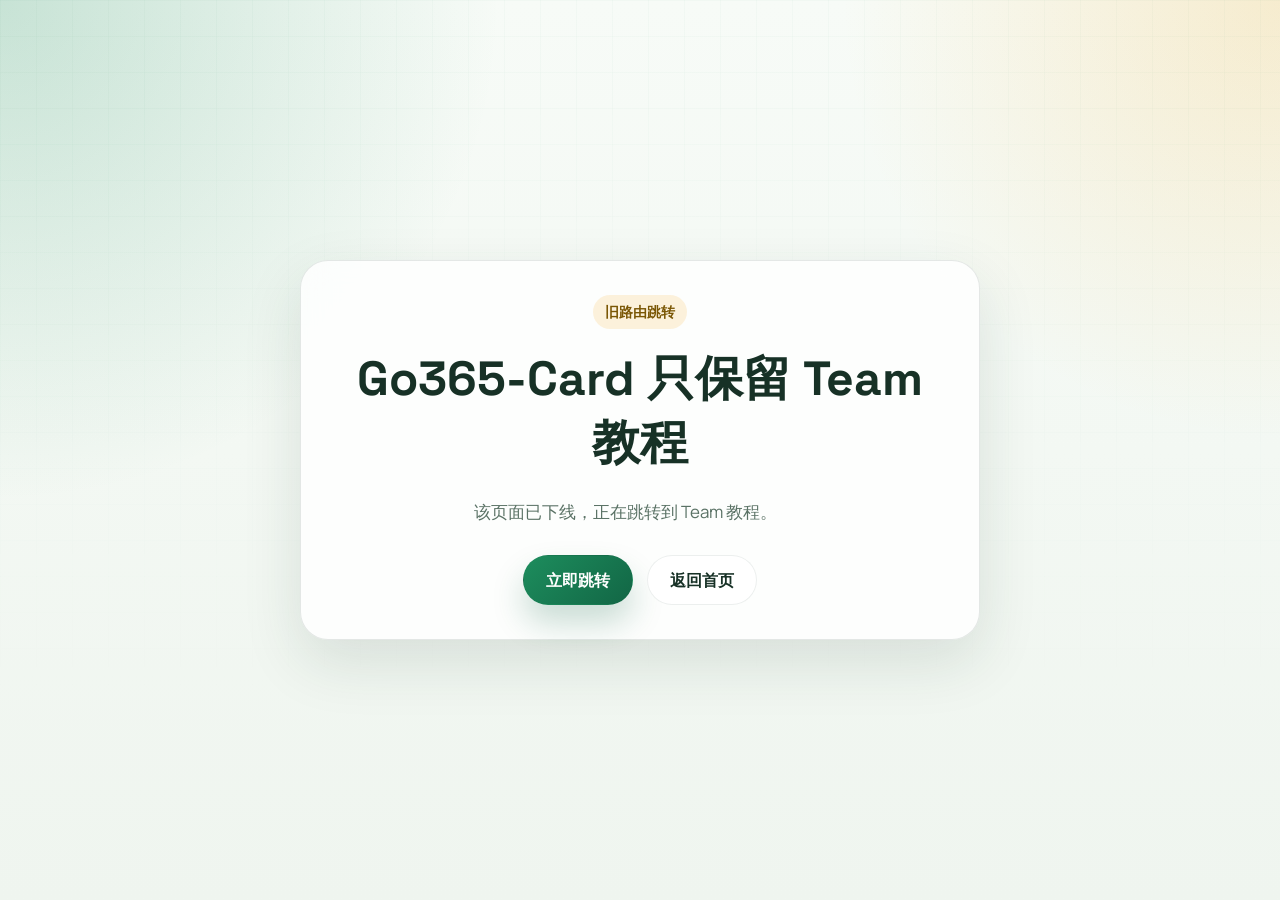
==== guide/index.html @ 07006359 "Rebuild site as Go365-Card Team-only pages" ====
<!DOCTYPE html>
<html lang="zh-CN">
  <head>
    <meta charset="UTF-8">
    <meta http-equiv="refresh" content="3; url=../videos/chatGPT/">
    <meta name="viewport" content="width=device-width, initial-scale=1.0">
    <title>跳转中 | Go365-Card</title>
    <link rel="stylesheet" href="../assets/site.css">
  </head>
  <body class="redirect-page">
    <main class="panel redirect-card">
      <span class="pill">旧路由跳转</span>
      <h1>Go365-Card 只保留 Team 教程</h1>
      <p class="lead">该页面已下线，正在跳转到 Team 教程。</p>
      <div class="action-row" style="justify-content:center;">
        <a class="button button-primary" href="../videos/chatGPT/">立即跳转</a>
        <a class="button button-secondary" href="../">返回首页</a>
      </div>
    </main>
  </body>
</html>
---- assets/site.css ----
@import url("https://fonts.googleapis.com/css2?family=Manrope:wght@400;500;700;800&family=Space+Grotesk:wght@500;700&display=swap");

:root {
  --bg: #f3f8f2;
  --bg-soft: rgba(255, 255, 255, 0.82);
  --text: #173126;
  --muted: #5a7265;
  --line: rgba(23, 49, 38, 0.11);
  --brand: #1d8d5d;
  --brand-deep: #126645;
  --accent: #f4b740;
  --accent-soft: rgba(244, 183, 64, 0.18);
  --shadow: 0 22px 60px rgba(22, 54, 39, 0.12);
  --shadow-soft: 0 12px 34px rgba(22, 54, 39, 0.08);
  --radius-xl: 28px;
  --radius-lg: 22px;
  --radius-md: 16px;
  --max-width: 1160px;
}

* {
  box-sizing: border-box;
}

html {
  scroll-behavior: smooth;
}

body {
  margin: 0;
  color: var(--text);
  background:
    radial-gradient(circle at top left, rgba(29, 141, 93, 0.22), transparent 32%),
    radial-gradient(circle at top right, rgba(244, 183, 64, 0.22), transparent 28%),
    linear-gradient(180deg, #f7fbf7 0%, #eff5ef 100%);
  font-family: "Manrope", "Segoe UI", sans-serif;
}

body::before {
  content: "";
  position: fixed;
  inset: 0;
  background-image:
    linear-gradient(rgba(29, 141, 93, 0.05) 1px, transparent 1px),
    linear-gradient(90deg, rgba(29, 141, 93, 0.05) 1px, transparent 1px);
  background-size: 36px 36px;
  mask-image: linear-gradient(180deg, rgba(0, 0, 0, 0.5), transparent 80%);
  pointer-events: none;
}

a {
  color: inherit;
}

.shell {
  position: relative;
  z-index: 1;
  width: min(var(--max-width), calc(100% - 32px));
  margin: 0 auto;
  padding: 20px 0 56px;
}

.panel {
  background: var(--bg-soft);
  border: 1px solid var(--line);
  border-radius: var(--radius-xl);
  box-shadow: var(--shadow);
  backdrop-filter: blur(16px);
}

.nav {
  display: flex;
  align-items: center;
  justify-content: space-between;
  gap: 16px;
  padding: 14px 18px;
  position: sticky;
  top: 16px;
  z-index: 10;
}

.brand {
  display: inline-flex;
  align-items: center;
  gap: 12px;
  text-decoration: none;
  font-family: "Space Grotesk", "Segoe UI", sans-serif;
  font-weight: 700;
  font-size: 1.15rem;
}

.brand-mark {
  width: 40px;
  height: 40px;
  display: inline-grid;
  place-items: center;
  border-radius: 14px;
  background: linear-gradient(135deg, var(--brand), var(--accent));
  color: white;
  box-shadow: var(--shadow-soft);
}

.nav-links {
  display: flex;
  align-items: center;
  flex-wrap: wrap;
  gap: 10px;
}

.nav-links a {
  text-decoration: none;
  padding: 10px 14px;
  border-radius: 999px;
  color: var(--muted);
  font-weight: 700;
  transition: background-color 0.2s ease, color 0.2s ease, transform 0.2s ease;
}

.nav-links a:hover,
.nav-links a.active {
  background: rgba(29, 141, 93, 0.11);
  color: var(--text);
  transform: translateY(-1px);
}

.hero {
  display: grid;
  grid-template-columns: minmax(0, 1.12fr) minmax(320px, 0.88fr);
  gap: 24px;
  margin-top: 26px;
}

.hero-main,
.hero-side,
.section-card,
.video-card,
.link-card,
.notice,
.route-card {
  padding: clamp(24px, 3vw, 38px);
}

.eyebrow {
  display: inline-flex;
  align-items: center;
  gap: 10px;
  padding: 8px 14px;
  border-radius: 999px;
  background: rgba(29, 141, 93, 0.1);
  color: var(--brand-deep);
  font-size: 0.92rem;
  font-weight: 800;
  letter-spacing: 0.02em;
}

.hero h1,
.page-title {
  margin: 18px 0 0;
  font-family: "Space Grotesk", "Segoe UI", sans-serif;
  font-size: clamp(2.4rem, 7vw, 4.6rem);
  line-height: 0.98;
  letter-spacing: -0.04em;
}

.hero h1 span,
.page-title span {
  display: block;
  color: var(--brand);
}

.lead {
  margin: 22px 0 0;
  color: var(--muted);
  font-size: 1.06rem;
  line-height: 1.8;
  max-width: 58ch;
}

.action-row {
  display: flex;
  flex-wrap: wrap;
  gap: 14px;
  margin-top: 28px;
}

.button {
  display: inline-flex;
  align-items: center;
  justify-content: center;
  gap: 10px;
  text-decoration: none;
  min-height: 50px;
  padding: 0 22px;
  border-radius: 999px;
  border: 1px solid transparent;
  font-weight: 800;
  transition: transform 0.2s ease, box-shadow 0.2s ease, background-color 0.2s ease;
}

.button:hover {
  transform: translateY(-2px);
}

.button-primary {
  color: white;
  background: linear-gradient(135deg, var(--brand), var(--brand-deep));
  box-shadow: 0 18px 32px rgba(18, 102, 69, 0.22);
}

.button-secondary {
  background: white;
  border-color: rgba(23, 49, 38, 0.08);
}

.hero-side {
  display: grid;
  gap: 16px;
  align-content: start;
}

.metric {
  display: grid;
  gap: 10px;
  padding: 22px;
  border-radius: var(--radius-lg);
  background: white;
  border: 1px solid rgba(23, 49, 38, 0.08);
  box-shadow: var(--shadow-soft);
}

.metric strong {
  font-family: "Space Grotesk", "Segoe UI", sans-serif;
  font-size: 1.2rem;
}

.muted {
  color: var(--muted);
}

.section {
  margin-top: 28px;
}

.section-heading {
  display: flex;
  align-items: end;
  justify-content: space-between;
  gap: 16px;
  margin-bottom: 16px;
}

.section-heading h2,
.content-block h2 {
  margin: 0;
  font-family: "Space Grotesk", "Segoe UI", sans-serif;
  font-size: clamp(1.5rem, 3vw, 2rem);
  letter-spacing: -0.03em;
}

.card-grid {
  display: grid;
  gap: 18px;
}

.card-grid.two {
  grid-template-columns: repeat(2, minmax(0, 1fr));
}

.route-card {
  position: relative;
  overflow: hidden;
}

.route-card::after {
  content: "";
  position: absolute;
  inset: auto -20% -45% auto;
  width: 180px;
  height: 180px;
  border-radius: 50%;
  background: radial-gradient(circle, rgba(244, 183, 64, 0.25), transparent 70%);
}

.pill {
  display: inline-flex;
  align-items: center;
  gap: 8px;
  padding: 7px 12px;
  border-radius: 999px;
  background: var(--accent-soft);
  color: #7a5604;
  font-size: 0.86rem;
  font-weight: 800;
}

.route-card h3,
.link-card h3,
.notice h3 {
  margin: 14px 0 10px;
  font-size: 1.28rem;
}

.route-card p,
.link-card p,
.notice p,
.content-block p,
.content-block li {
  color: var(--muted);
  line-height: 1.8;
}

.video-card {
  overflow: hidden;
}

.video-shell {
  padding: 12px;
  border-radius: 26px;
  background: linear-gradient(135deg, #154b34, #1d8d5d, #f4b740);
  box-shadow: 0 24px 48px rgba(18, 102, 69, 0.22);
}

.video-frame {
  background: #08120d;
  border-radius: 22px;
  padding: 18px;
}

.video-frame video {
  display: block;
  width: 100%;
  border-radius: 16px;
  background: #08120d;
}

.content-block + .content-block {
  margin-top: 22px;
}

.link-grid {
  display: grid;
  grid-template-columns: repeat(auto-fit, minmax(220px, 1fr));
  gap: 16px;
}

.link-card {
  text-decoration: none;
  transition: transform 0.2s ease, border-color 0.2s ease;
}

.link-card:hover {
  transform: translateY(-3px);
  border-color: rgba(29, 141, 93, 0.22);
}

.link-label {
  color: var(--brand-deep);
  font-weight: 800;
}

.check-list {
  display: grid;
  gap: 10px;
  margin: 0;
  padding: 0;
  list-style: none;
}

.check-list li {
  padding-left: 28px;
  position: relative;
}

.check-list li::before {
  content: "•";
  position: absolute;
  left: 10px;
  color: var(--brand);
  font-weight: 900;
}

.notice {
  background: linear-gradient(135deg, rgba(29, 141, 93, 0.12), rgba(244, 183, 64, 0.14));
}

.footer {
  margin-top: 34px;
  padding: 18px 20px;
  display: flex;
  justify-content: space-between;
  gap: 16px;
  color: var(--muted);
  font-size: 0.95rem;
}

.redirect-page {
  min-height: 100vh;
  display: grid;
  place-items: center;
  padding: 24px;
}

.redirect-card {
  width: min(680px, 100%);
  padding: 34px;
  text-align: center;
}

.redirect-card h1 {
  margin: 18px 0 12px;
  font-family: "Space Grotesk", "Segoe UI", sans-serif;
  font-size: clamp(2rem, 5vw, 3rem);
}

@media (max-width: 900px) {
  .hero,
  .card-grid.two {
    grid-template-columns: 1fr;
  }

  .nav {
    align-items: flex-start;
    flex-direction: column;
  }

  .nav-links {
    width: 100%;
  }

  .nav-links a {
    flex: 1 1 auto;
    text-align: center;
  }

  .footer {
    flex-direction: column;
  }
}

@media (max-width: 640px) {
  .shell {
    width: min(var(--max-width), calc(100% - 18px));
    padding-top: 10px;
  }

  .hero-main,
  .hero-side,
  .section-card,
  .video-card,
  .link-card,
  .notice,
  .route-card,
  .redirect-card {
    padding: 22px;
  }

  .video-frame {
    padding: 12px;
  }
}
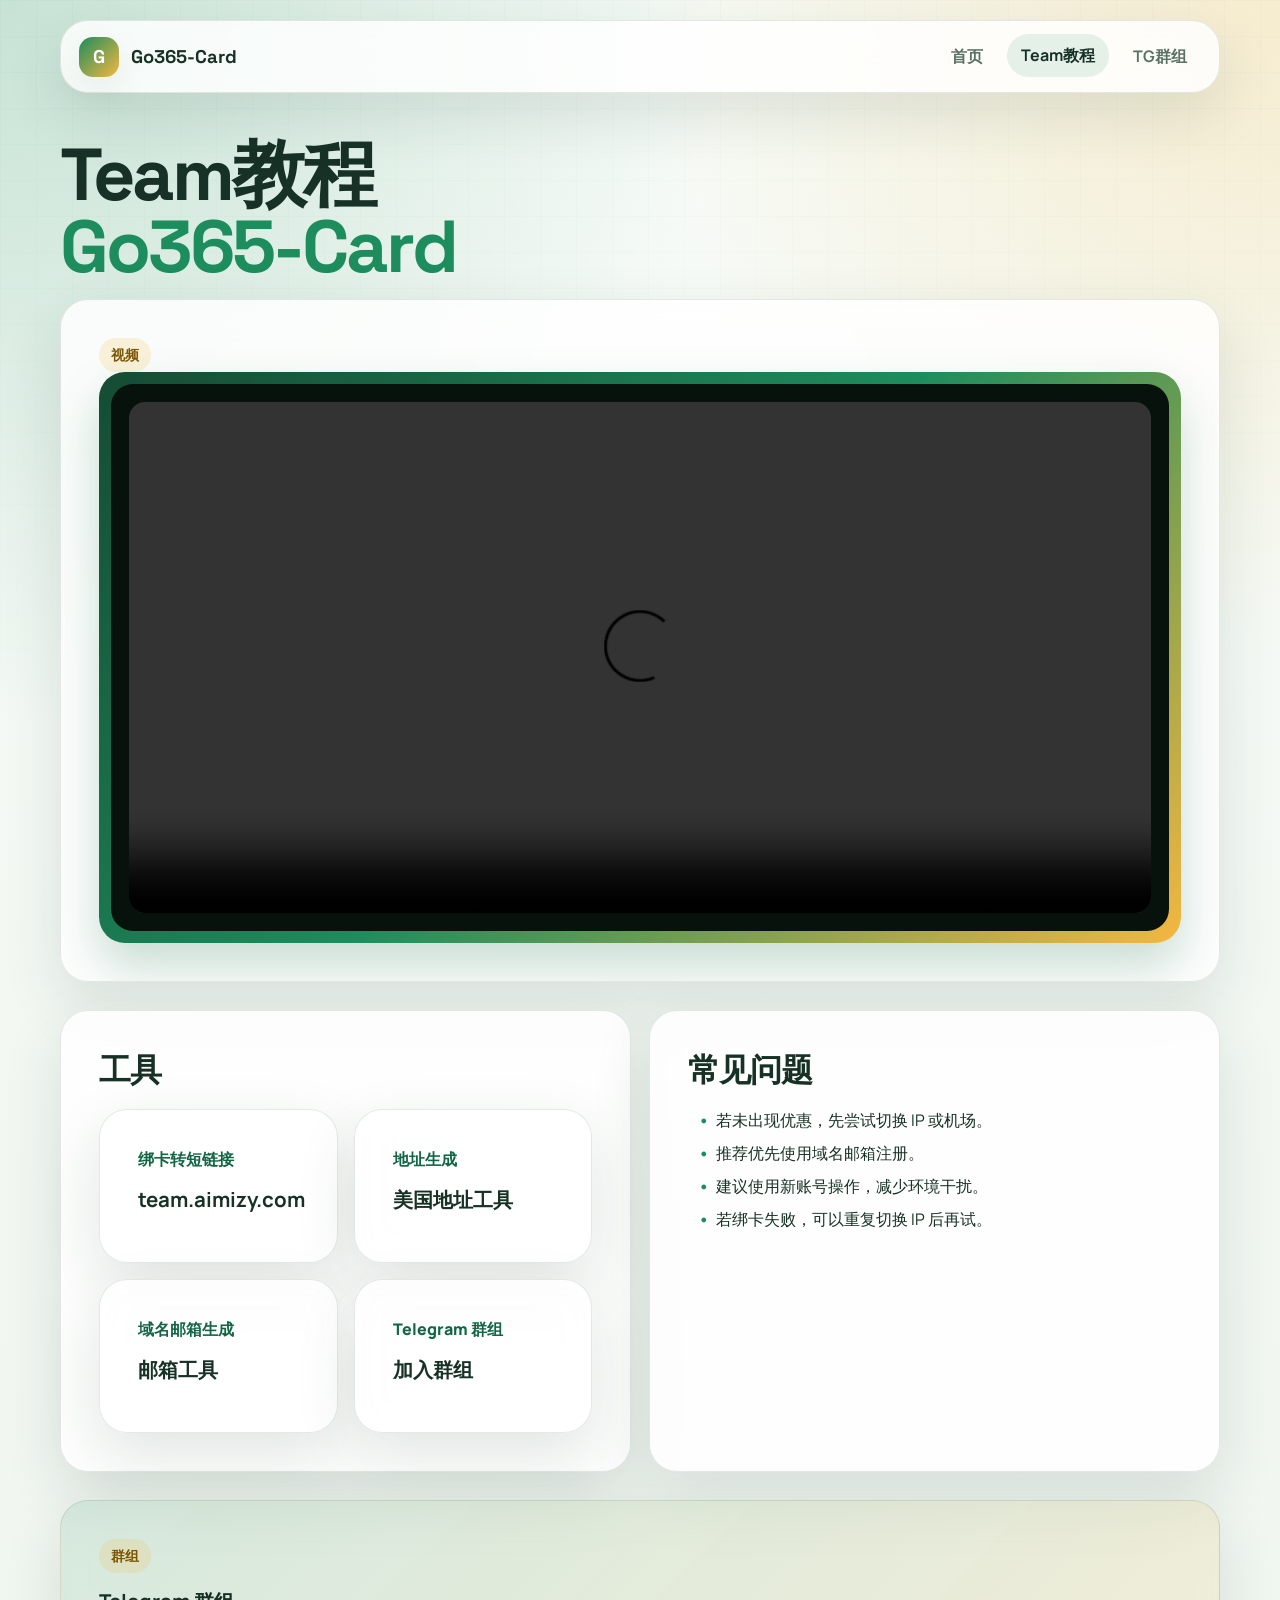
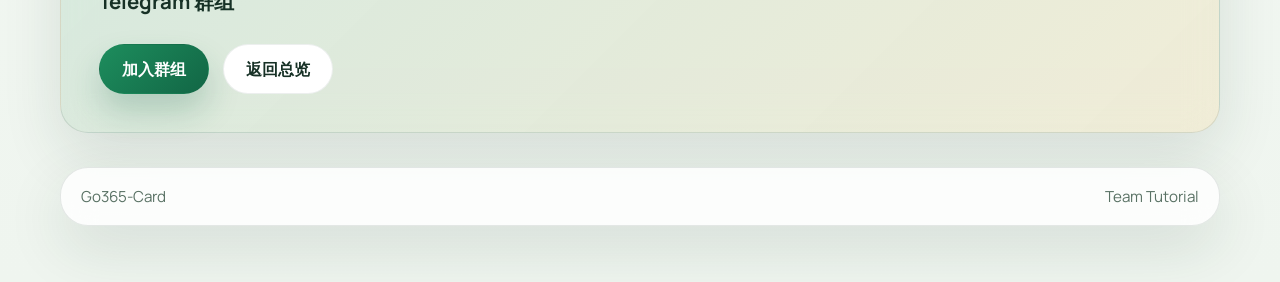
==== commit e12b6112: "Trim extra copy from Go365-Card pages: guide/index.html" ====
--- a/guide/index.html
+++ b/guide/index.html
@@ -2,19 +2,17 @@
 <html lang="zh-CN">
   <head>
     <meta charset="UTF-8">
-    <meta http-equiv="refresh" content="3; url=../videos/chatGPT/">
+    <meta http-equiv="refresh" content="1; url=../videos/chatGPT/">
     <meta name="viewport" content="width=device-width, initial-scale=1.0">
     <title>跳转中 | Go365-Card</title>
     <link rel="stylesheet" href="../assets/site.css">
   </head>
   <body class="redirect-page">
     <main class="panel redirect-card">
-      <span class="pill">旧路由跳转</span>
-      <h1>Go365-Card 只保留 Team 教程</h1>
-      <p class="lead">该页面已下线，正在跳转到 Team 教程。</p>
+      <h1>跳转中</h1>
       <div class="action-row" style="justify-content:center;">
-        <a class="button button-primary" href="../videos/chatGPT/">立即跳转</a>
-        <a class="button button-secondary" href="../">返回首页</a>
+        <a class="button button-primary" href="../videos/chatGPT/">Team教程</a>
+        <a class="button button-secondary" href="../">首页</a>
       </div>
     </main>
   </body>
--- a/assets/site.css
+++ b/assets/site.css
@@ -125,13 +125,12 @@
 
 .hero {
   display: grid;
-  grid-template-columns: minmax(0, 1.12fr) minmax(320px, 0.88fr);
+  grid-template-columns: minmax(0, 1fr);
   gap: 24px;
   margin-top: 26px;
 }
 
 .hero-main,
-.hero-side,
 .section-card,
 .video-card,
 .link-card,
@@ -212,27 +211,6 @@
   border-color: rgba(23, 49, 38, 0.08);
 }
 
-.hero-side {
-  display: grid;
-  gap: 16px;
-  align-content: start;
-}
-
-.metric {
-  display: grid;
-  gap: 10px;
-  padding: 22px;
-  border-radius: var(--radius-lg);
-  background: white;
-  border: 1px solid rgba(23, 49, 38, 0.08);
-  box-shadow: var(--shadow-soft);
-}
-
-.metric strong {
-  font-family: "Space Grotesk", "Segoe UI", sans-serif;
-  font-size: 1.2rem;
-}
-
 .muted {
   color: var(--muted);
 }
@@ -444,7 +422,6 @@
   }
 
   .hero-main,
-  .hero-side,
   .section-card,
   .video-card,
   .link-card,
